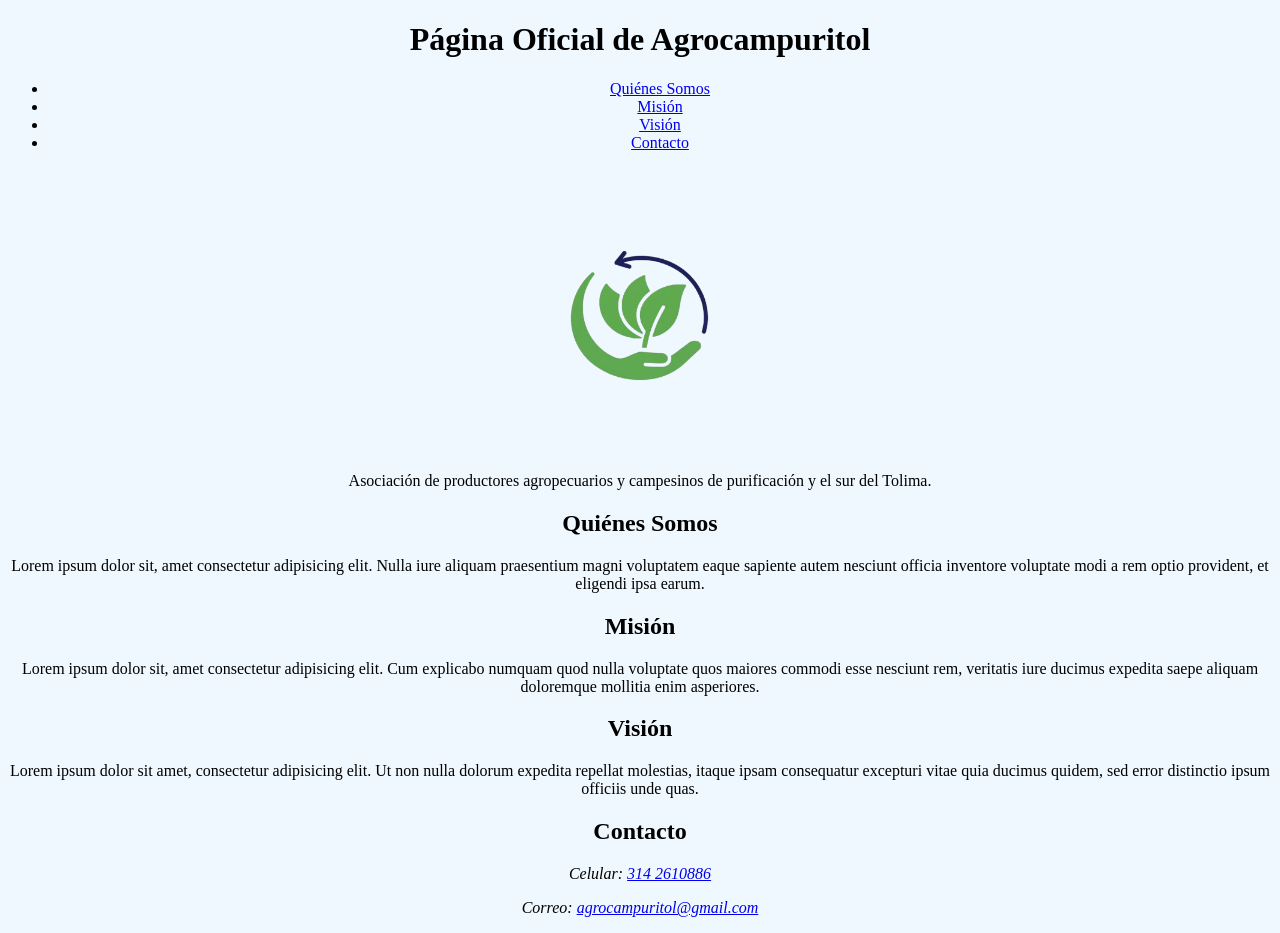
==== index.html @ 2fa9c7ea "Add files via upload" ====
<!DOCTYPE html>
<html lang="en">
<head>
    <meta charset="UTF-8">
    <meta name="viewport" content="width=device-width, initial-scale=1.0">
    <title>Agrocampuritol</title>
    <link rel="stylesheet" href="styles.css">
    <link rel="icon" href="logo.png" type="image/png">
</head>
<body>
    <header>
        <h1>Página Oficial de Agrocampuritol</h1>
        <nav>
            <ul>
                <li><a href="#quienes-somos">Quiénes Somos</a></li>
                <li><a href="#mision">Misión</a></li>
                <li><a href="#vision">Visión</a></li>
                <li><a href="#contacto">Contacto</a></li>
            </ul>
        </nav>
        <figure>
            <img src="logo.png" alt="logo" width="300">
            <figcaption>Asociación de productores agropecuarios y campesinos de purificación y el sur del Tolima.</figcaption>
        </figure>
    </header>
    <main>
        <section id="quienes-somos"></section>
        <h2>Quiénes Somos</h2>
        <p>Lorem ipsum dolor sit, amet consectetur adipisicing elit. Nulla iure aliquam praesentium magni voluptatem eaque sapiente autem nesciunt officia inventore voluptate modi a rem optio provident, et eligendi ipsa earum.</p>
        <section id="mision"></section>
        <h2>Misión</h2>
        <p>Lorem ipsum dolor sit, amet consectetur adipisicing elit. Cum explicabo numquam quod nulla voluptate quos maiores commodi esse nesciunt rem, veritatis iure ducimus expedita saepe aliquam doloremque mollitia enim asperiores.</p>
        <section id="vision"></section>
        <h2>Visión</h2>
        <p>Lorem ipsum dolor sit amet, consectetur adipisicing elit. Ut non nulla dolorum expedita repellat molestias, itaque ipsam consequatur excepturi vitae quia ducimus quidem, sed error distinctio ipsum officiis unde quas.</p>
    </main>
    <footer>
        <section id="contacto">
            <h2>Contacto</h2>
            <address>
                <p>Celular: <a href="tel:3142610886">314 2610886</a></p>
                <p>Correo: <a href="mailto:agrocampuritol@gmail.com">agrocampuritol@gmail.com</a></p>
            </address>
        </section>
    </footer>
</body>
</html>
---- styles.css ----
body {
    text-align: center;
    background-color: aliceblue;
}
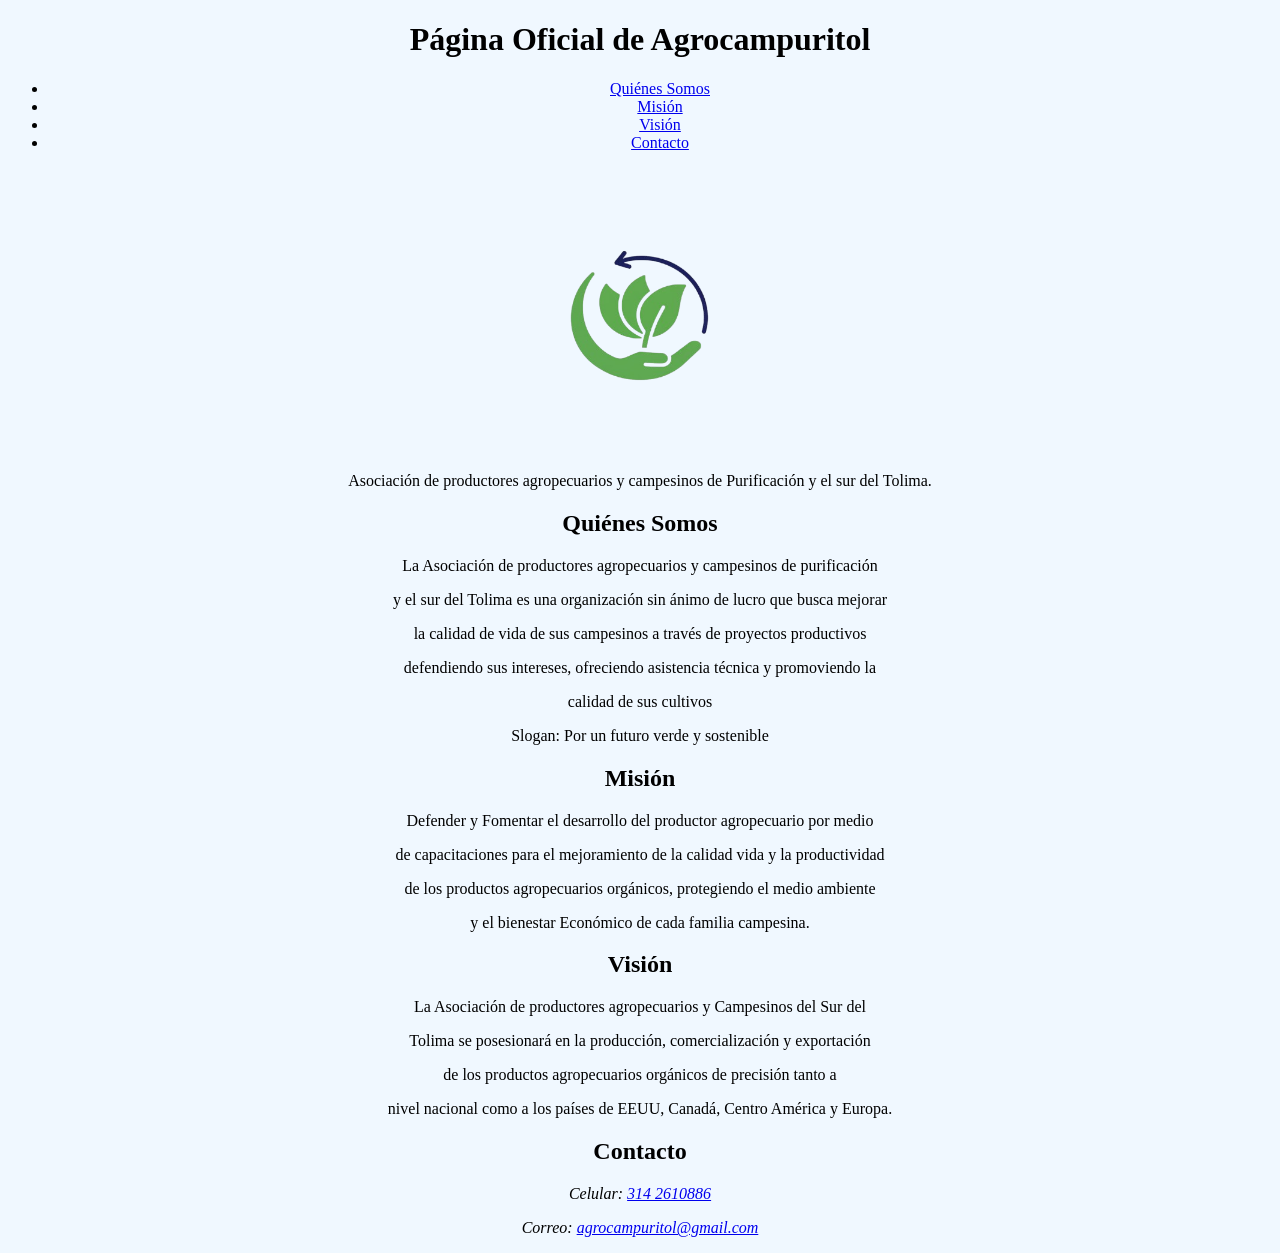
==== commit 9f97ead1: "Update index.html" ====
--- a/index.html
+++ b/index.html
@@ -20,19 +20,30 @@
         </nav>
         <figure>
             <img src="logo.png" alt="logo" width="300">
-            <figcaption>Asociación de productores agropecuarios y campesinos de purificación y el sur del Tolima.</figcaption>
+            <figcaption>Asociación de productores agropecuarios y campesinos de Purificación y el sur del Tolima.</figcaption>
         </figure>
     </header>
     <main>
         <section id="quienes-somos"></section>
         <h2>Quiénes Somos</h2>
-        <p>Lorem ipsum dolor sit, amet consectetur adipisicing elit. Nulla iure aliquam praesentium magni voluptatem eaque sapiente autem nesciunt officia inventore voluptate modi a rem optio provident, et eligendi ipsa earum.</p>
+        <p>La Asociación de productores agropecuarios y campesinos de purificación</p>
+        <p>y el sur del Tolima es una organización sin ánimo de lucro que busca mejorar</p>
+        <p>la calidad de vida de sus campesinos a través de proyectos productivos</p>
+        <p>defendiendo sus intereses, ofreciendo asistencia técnica y promoviendo la</p>
+        <p>calidad de sus cultivos</p>
+        <p>Slogan: Por un futuro verde y sostenible</p>
         <section id="mision"></section>
         <h2>Misión</h2>
-        <p>Lorem ipsum dolor sit, amet consectetur adipisicing elit. Cum explicabo numquam quod nulla voluptate quos maiores commodi esse nesciunt rem, veritatis iure ducimus expedita saepe aliquam doloremque mollitia enim asperiores.</p>
+        <p>Defender y Fomentar el desarrollo del productor agropecuario por medio</p>
+        <p>de capacitaciones para el mejoramiento de la calidad vida y la productividad</p>
+        <p>de los productos agropecuarios orgánicos, protegiendo el medio ambiente</p>
+        <p>y el bienestar Económico de cada familia campesina.</p>
         <section id="vision"></section>
         <h2>Visión</h2>
-        <p>Lorem ipsum dolor sit amet, consectetur adipisicing elit. Ut non nulla dolorum expedita repellat molestias, itaque ipsam consequatur excepturi vitae quia ducimus quidem, sed error distinctio ipsum officiis unde quas.</p>
+        <p>La Asociación de productores agropecuarios y Campesinos del Sur del</p>
+        <p>Tolima se posesionará en la producción, comercialización y exportación</p>
+        <p>de los productos agropecuarios orgánicos de precisión tanto a </p>
+        <p>nivel nacional como a los países de EEUU, Canadá, Centro América y Europa.</p>
     </main>
     <footer>
         <section id="contacto">
@@ -44,4 +55,5 @@
         </section>
     </footer>
 </body>
-</html>+
+</html>
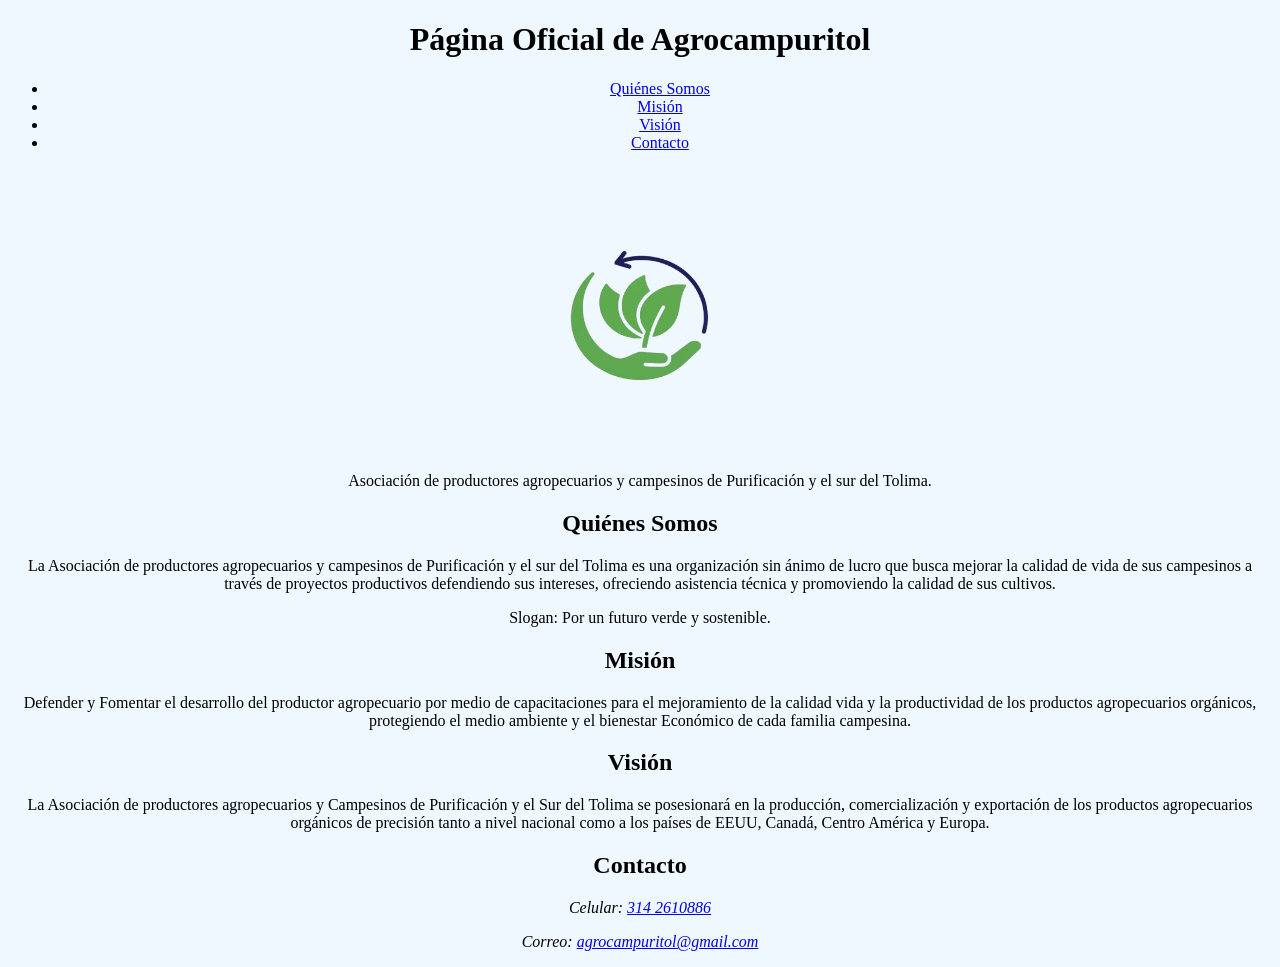
==== commit 4f49543d: "Update index.html" ====
--- a/index.html
+++ b/index.html
@@ -26,24 +26,14 @@
     <main>
         <section id="quienes-somos"></section>
         <h2>Quiénes Somos</h2>
-        <p>La Asociación de productores agropecuarios y campesinos de purificación</p>
-        <p>y el sur del Tolima es una organización sin ánimo de lucro que busca mejorar</p>
-        <p>la calidad de vida de sus campesinos a través de proyectos productivos</p>
-        <p>defendiendo sus intereses, ofreciendo asistencia técnica y promoviendo la</p>
-        <p>calidad de sus cultivos</p>
-        <p>Slogan: Por un futuro verde y sostenible</p>
+        <p>La Asociación de productores agropecuarios y campesinos de Purificación y el sur del Tolima es una organización sin ánimo de lucro que busca mejorar la calidad de vida de sus campesinos a través de proyectos productivos defendiendo sus intereses, ofreciendo asistencia técnica y promoviendo la calidad de sus cultivos.</p>
+        <p>Slogan: Por un futuro verde y sostenible.</p>
         <section id="mision"></section>
         <h2>Misión</h2>
-        <p>Defender y Fomentar el desarrollo del productor agropecuario por medio</p>
-        <p>de capacitaciones para el mejoramiento de la calidad vida y la productividad</p>
-        <p>de los productos agropecuarios orgánicos, protegiendo el medio ambiente</p>
-        <p>y el bienestar Económico de cada familia campesina.</p>
+        <p>Defender y Fomentar el desarrollo del productor agropecuario por medio de capacitaciones para el mejoramiento de la calidad vida y la productividad de los productos agropecuarios orgánicos, protegiendo el medio ambiente y el bienestar Económico de cada familia campesina.</p>
         <section id="vision"></section>
         <h2>Visión</h2>
-        <p>La Asociación de productores agropecuarios y Campesinos del Sur del</p>
-        <p>Tolima se posesionará en la producción, comercialización y exportación</p>
-        <p>de los productos agropecuarios orgánicos de precisión tanto a </p>
-        <p>nivel nacional como a los países de EEUU, Canadá, Centro América y Europa.</p>
+        <p>La Asociación de productores agropecuarios y Campesinos de Purificación y el Sur del Tolima se posesionará en la producción, comercialización y exportación de los productos agropecuarios orgánicos de precisión tanto a nivel nacional como a los países de EEUU, Canadá, Centro América y Europa.</p>
     </main>
     <footer>
         <section id="contacto">
@@ -57,3 +47,4 @@
 </body>
 
 </html>
+
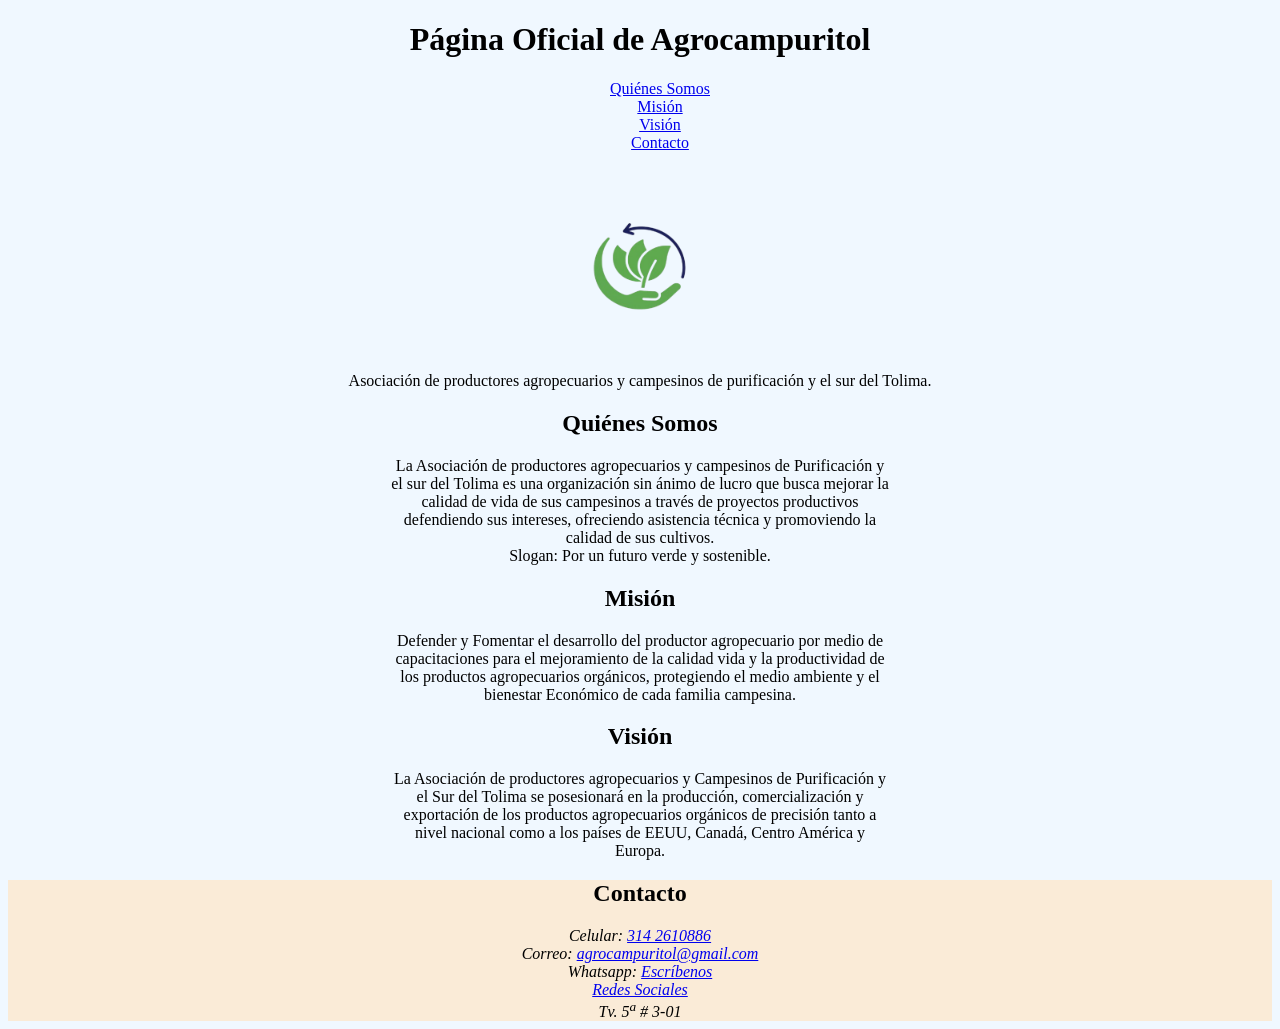
==== commit 255f3aca: "Update index.html" ====
--- a/index.html
+++ b/index.html
@@ -1,5 +1,5 @@
 <!DOCTYPE html>
-<html lang="en">
+<html lang="es">
 <head>
     <meta charset="UTF-8">
     <meta name="viewport" content="width=device-width, initial-scale=1.0">
@@ -19,8 +19,8 @@
             </ul>
         </nav>
         <figure>
-            <img src="logo.png" alt="logo" width="300">
-            <figcaption>Asociación de productores agropecuarios y campesinos de Purificación y el sur del Tolima.</figcaption>
+            <img src="logo.png" alt="logo" width="200">
+            <figcaption>Asociación de productores agropecuarios y campesinos de purificación y el sur del Tolima.</figcaption>
         </figure>
     </header>
     <main>
@@ -39,12 +39,13 @@
         <section id="contacto">
             <h2>Contacto</h2>
             <address>
-                <p>Celular: <a href="tel:3142610886">314 2610886</a></p>
+                <p>Celular: <a href="tel:+573142610886">314 2610886</a></p>
                 <p>Correo: <a href="mailto:agrocampuritol@gmail.com">agrocampuritol@gmail.com</a></p>
+                <p>Whatsapp: <a href="https://wa.me/573142610886" target="_blank">Escríbenos</a></p>
+                <p><a href="https://linktr.ee/agrocampuritol" target="_blank">Redes Sociales</a></p>
+                <p>Tv. 5<sup>a</sup> # 3-01</p>
             </address>
         </section>
     </footer>
 </body>
-
 </html>
-
--- a/styles.css
+++ b/styles.css
@@ -1,4 +1,18 @@
 body {
     text-align: center;
     background-color: aliceblue;
-}+
+}
+
+p {
+    max-width: 500px;
+    margin: 0 auto;   
+}
+
+ul {
+    list-style: none;  
+}
+
+footer {
+    background-color:antiquewhite;
+}
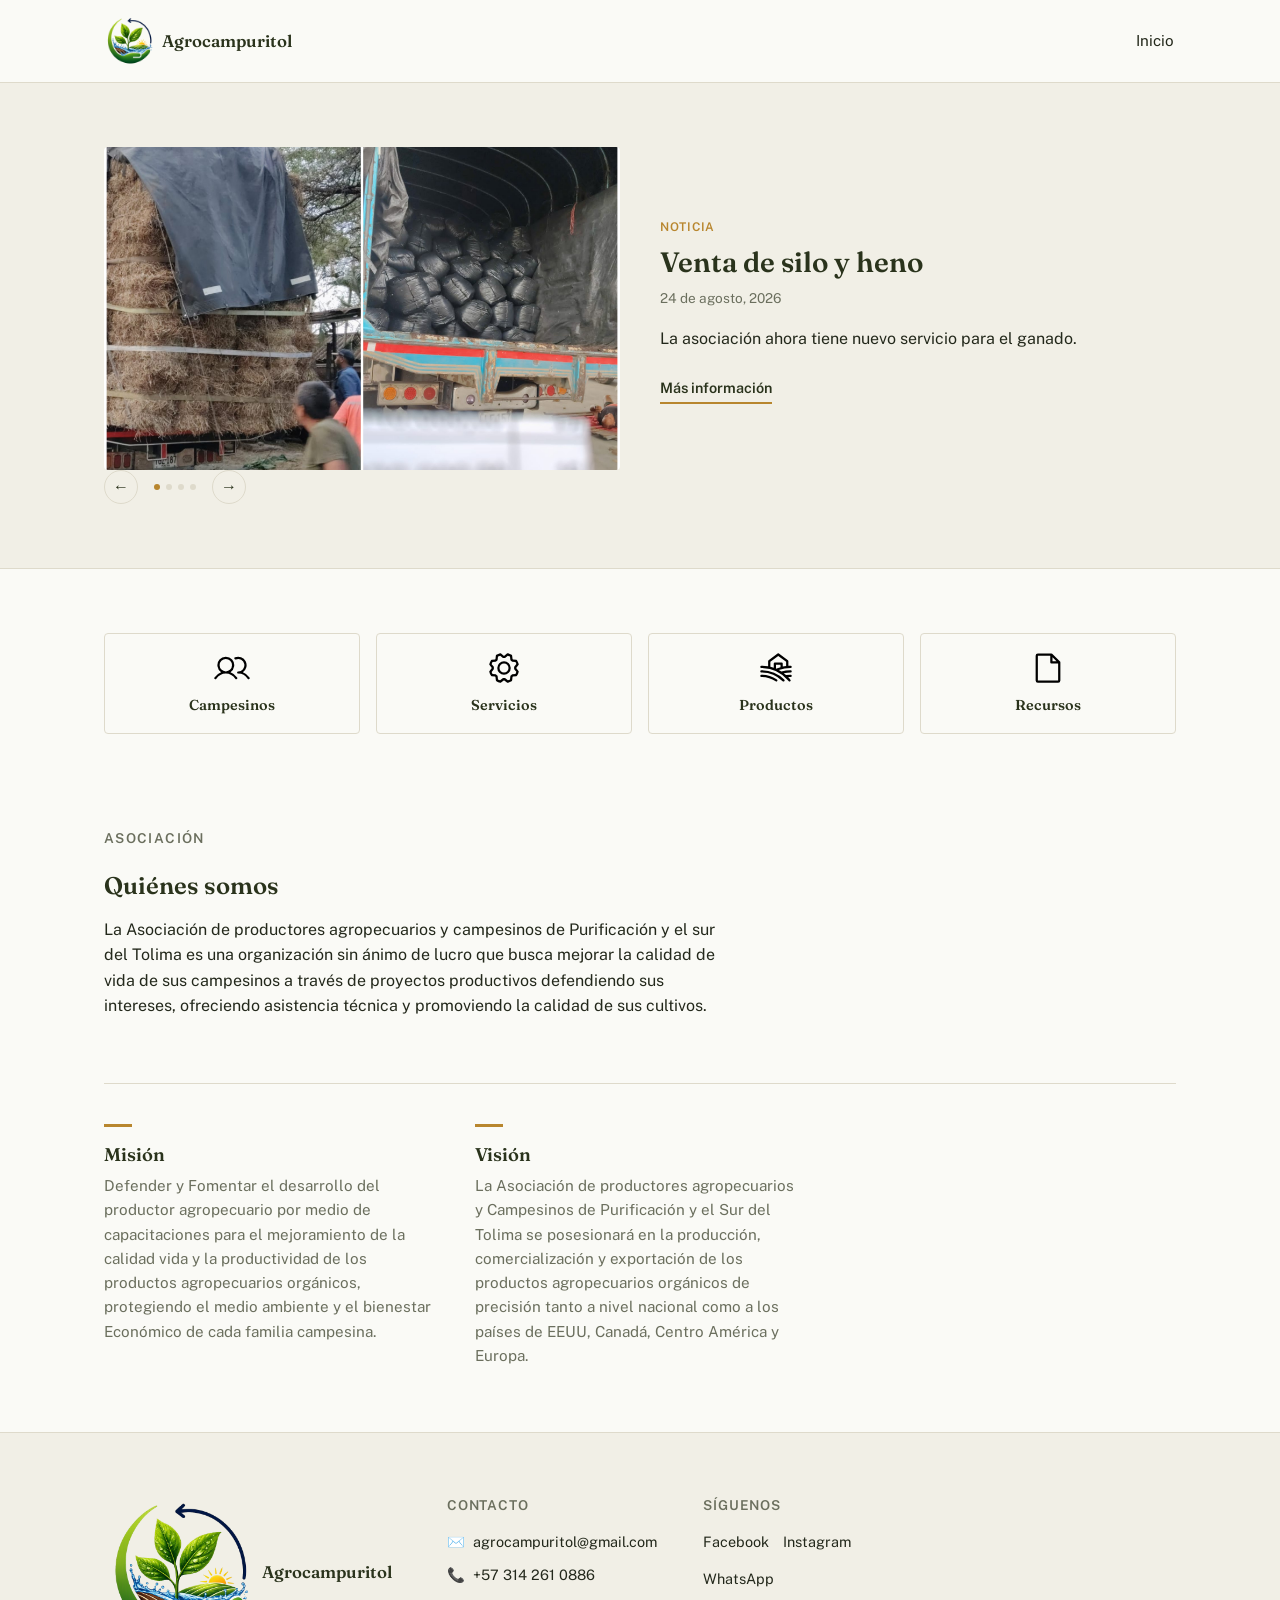
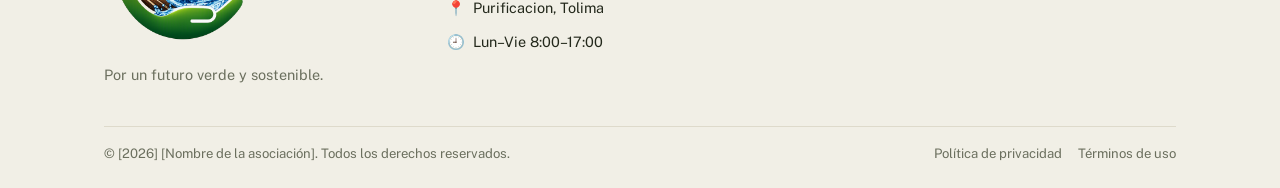
==== commit eb1b8e1e: "Add files via upload" ====
--- a/index.html
+++ b/index.html
@@ -1,51 +1,110 @@
-<!DOCTYPE html>
-<html lang="es">
-<head>
-    <meta charset="UTF-8">
-    <meta name="viewport" content="width=device-width, initial-scale=1.0">
-    <title>Agrocampuritol</title>
-    <link rel="stylesheet" href="styles.css">
-    <link rel="icon" href="logo.png" type="image/png">
-</head>
-<body>
-    <header>
-        <h1>Página Oficial de Agrocampuritol</h1>
-        <nav>
-            <ul>
-                <li><a href="#quienes-somos">Quiénes Somos</a></li>
-                <li><a href="#mision">Misión</a></li>
-                <li><a href="#vision">Visión</a></li>
-                <li><a href="#contacto">Contacto</a></li>
-            </ul>
-        </nav>
-        <figure>
-            <img src="logo.png" alt="logo" width="200">
-            <figcaption>Asociación de productores agropecuarios y campesinos de purificación y el sur del Tolima.</figcaption>
-        </figure>
-    </header>
-    <main>
-        <section id="quienes-somos"></section>
-        <h2>Quiénes Somos</h2>
-        <p>La Asociación de productores agropecuarios y campesinos de Purificación y el sur del Tolima es una organización sin ánimo de lucro que busca mejorar la calidad de vida de sus campesinos a través de proyectos productivos defendiendo sus intereses, ofreciendo asistencia técnica y promoviendo la calidad de sus cultivos.</p>
-        <p>Slogan: Por un futuro verde y sostenible.</p>
-        <section id="mision"></section>
-        <h2>Misión</h2>
-        <p>Defender y Fomentar el desarrollo del productor agropecuario por medio de capacitaciones para el mejoramiento de la calidad vida y la productividad de los productos agropecuarios orgánicos, protegiendo el medio ambiente y el bienestar Económico de cada familia campesina.</p>
-        <section id="vision"></section>
-        <h2>Visión</h2>
-        <p>La Asociación de productores agropecuarios y Campesinos de Purificación y el Sur del Tolima se posesionará en la producción, comercialización y exportación de los productos agropecuarios orgánicos de precisión tanto a nivel nacional como a los países de EEUU, Canadá, Centro América y Europa.</p>
-    </main>
-    <footer>
-        <section id="contacto">
-            <h2>Contacto</h2>
-            <address>
-                <p>Celular: <a href="tel:+573142610886">314 2610886</a></p>
-                <p>Correo: <a href="mailto:agrocampuritol@gmail.com">agrocampuritol@gmail.com</a></p>
-                <p>Whatsapp: <a href="https://wa.me/573142610886" target="_blank">Escríbenos</a></p>
-                <p><a href="https://linktr.ee/agrocampuritol" target="_blank">Redes Sociales</a></p>
-                <p>Tv. 5<sup>a</sup> # 3-01</p>
-            </address>
-        </section>
-    </footer>
-</body>
-</html>
+<!DOCTYPE html>
+<html lang="es">
+<head>
+<meta charset="UTF-8">
+<meta name="viewport" content="width=device-width, initial-scale=1.0">
+<title>Asociación Campesina — Inicio</title>
+<link rel="preconnect" href="https://fonts.googleapis.com">
+<link rel="preconnect" href="https://fonts.gstatic.com" crossorigin>
+<link href="https://fonts.googleapis.com/css2?family=Fraunces:opsz,wght@9..144,500;9..144,600&family=Public+Sans:wght@400;500;600&display=swap" rel="stylesheet">
+<link rel="stylesheet" href="Assets/CSS/base.css">
+<link rel="stylesheet" href="Assets/CSS/banner-destacado.css">
+<link rel="stylesheet" href="Assets/CSS/bloque.css">
+<link rel="stylesheet" href="Assets/CSS/icono-enlace.css">
+<link rel="stylesheet" href="Assets/CSS/seccion-contenido.css">
+</head>
+<body>
+
+  <!-- 1. BARRA DE NAVEGACIÓN -->
+  <div id="header-placeholder"></div>
+
+  <!-- 2. BANNER DE NOTICIAS -->
+  <section class="banner-noticias">
+    <div class="banner-inner">
+      <article class="noticia-destacada" data-tipo="noticia">
+        <div class="noticia-imagen">
+          <img src="Assets/Images/20260827_120340-COLLAGE.jpg" alt="Imagen de la noticia">
+        </div>
+        <div class="noticia-contenido">
+          <span class="categoria">Noticia</span>
+          <h2 class="titulo">Venta de silo y heno</h2>
+          <time class="fecha">24 de agosto, 2026</time>
+          <p class="descripcion">La asociación ahora tiene nuevo servicio para el ganado.</p>
+          <a href="/Pages/productos.html" class="btn-leer-noticia">Más información</a>
+        </div>
+      </article>
+      <div class="controles-navegacion">
+        <button class="ctrl anterior" aria-label="Noticia anterior">←</button>
+        <div class="indicadores">
+          <span class="punto activo"></span>
+          <span class="punto"></span>
+          <span class="punto"></span>
+          <span class="punto"></span>
+        </div>
+        <button class="ctrl siguiente" aria-label="Noticia siguiente">→</button>
+      </div>
+    </div>
+  </section>
+
+  <section class="seccion-contenido">
+  <div class="contenedor">
+    <div class="grid-iconos">
+      <a href="index.html" class="icono-enlace">
+        <span class="icono-enlace-svg">
+          <svg xmlns="http://www.w3.org/2000/svg" width="32" height="32" fill="#000000" viewBox="0 0 256 256"><path d="M117.25,157.92a60,60,0,1,0-66.5,0A95.83,95.83,0,0,0,3.53,195.63a8,8,0,1,0,13.4,8.74,80,80,0,0,1,134.14,0,8,8,0,0,0,13.4-8.74A95.83,95.83,0,0,0,117.25,157.92ZM40,108a44,44,0,1,1,44,44A44.05,44.05,0,0,1,40,108Zm210.14,98.7a8,8,0,0,1-11.07-2.33A79.83,79.83,0,0,0,172,168a8,8,0,0,1,0-16,44,44,0,1,0-16.34-84.87,8,8,0,1,1-5.94-14.85,60,60,0,0,1,55.53,105.64,95.83,95.83,0,0,1,47.22,37.71A8,8,0,0,1,250.14,206.7Z"></path></svg>
+        </span>
+        <span class="icono-enlace-titulo">Campesinos</span>
+      </a>
+      <a href="index.html" class="icono-enlace">
+        <span class="icono-enlace-svg">
+          <svg xmlns="http://www.w3.org/2000/svg" width="32" height="32" fill="#000000" viewBox="0 0 256 256"><path d="M128,80a48,48,0,1,0,48,48A48.05,48.05,0,0,0,128,80Zm0,80a32,32,0,1,1,32-32A32,32,0,0,1,128,160Zm88-29.84q.06-2.16,0-4.32l14.92-18.64a8,8,0,0,0,1.48-7.06,107.21,107.21,0,0,0-10.88-26.25,8,8,0,0,0-6-3.93l-23.72-2.64q-1.48-1.56-3-3L186,40.54a8,8,0,0,0-3.94-6,107.71,107.71,0,0,0-26.25-10.87,8,8,0,0,0-7.06,1.49L130.16,40Q128,40,125.84,40L107.2,25.11a8,8,0,0,0-7.06-1.48A107.6,107.6,0,0,0,73.89,34.51a8,8,0,0,0-3.93,6L67.32,64.27q-1.56,1.49-3,3L40.54,70a8,8,0,0,0-6,3.94,107.71,107.71,0,0,0-10.87,26.25,8,8,0,0,0,1.49,7.06L40,125.84Q40,128,40,130.16L25.11,148.8a8,8,0,0,0-1.48,7.06,107.21,107.21,0,0,0,10.88,26.25,8,8,0,0,0,6,3.93l23.72,2.64q1.49,1.56,3,3L70,215.46a8,8,0,0,0,3.94,6,107.71,107.71,0,0,0,26.25,10.87,8,8,0,0,0,7.06-1.49L125.84,216q2.16.06,4.32,0l18.64,14.92a8,8,0,0,0,7.06,1.48,107.21,107.21,0,0,0,26.25-10.88,8,8,0,0,0,3.93-6l2.64-23.72q1.56-1.48,3-3L215.46,186a8,8,0,0,0,6-3.94,107.71,107.71,0,0,0,10.87-26.25,8,8,0,0,0-1.49-7.06Zm-16.1-6.5a73.93,73.93,0,0,1,0,8.68,8,8,0,0,0,1.74,5.48l14.19,17.73a91.57,91.57,0,0,1-6.23,15L187,173.11a8,8,0,0,0-5.1,2.64,74.11,74.11,0,0,1-6.14,6.14,8,8,0,0,0-2.64,5.1l-2.51,22.58a91.32,91.32,0,0,1-15,6.23l-17.74-14.19a8,8,0,0,0-5-1.75h-.48a73.93,73.93,0,0,1-8.68,0,8,8,0,0,0-5.48,1.74L100.45,215.8a91.57,91.57,0,0,1-15-6.23L82.89,187a8,8,0,0,0-2.64-5.1,74.11,74.11,0,0,1-6.14-6.14,8,8,0,0,0-5.1-2.64L46.43,170.6a91.32,91.32,0,0,1-6.23-15l14.19-17.74a8,8,0,0,0,1.74-5.48,73.93,73.93,0,0,1,0-8.68,8,8,0,0,0-1.74-5.48L40.2,100.45a91.57,91.57,0,0,1,6.23-15L69,82.89a8,8,0,0,0,5.1-2.64,74.11,74.11,0,0,1,6.14-6.14A8,8,0,0,0,82.89,69L85.4,46.43a91.32,91.32,0,0,1,15-6.23l17.74,14.19a8,8,0,0,0,5.48,1.74,73.93,73.93,0,0,1,8.68,0,8,8,0,0,0,5.48-1.74L155.55,40.2a91.57,91.57,0,0,1,15,6.23L173.11,69a8,8,0,0,0,2.64,5.1,74.11,74.11,0,0,1,6.14,6.14,8,8,0,0,0,5.1,2.64l22.58,2.51a91.32,91.32,0,0,1,6.23,15l-14.19,17.74A8,8,0,0,0,199.87,123.66Z"></path></svg>
+        </span>
+        <span class="icono-enlace-titulo">Servicios</span>
+      </a>
+      <a href="Pages/productos.html" class="icono-enlace">
+        <span class="icono-enlace-svg">
+          <svg xmlns="http://www.w3.org/2000/svg" width="32" height="32" fill="#000000" viewBox="0 0 256 256"><path d="M136.83,220.43a8,8,0,0,1-11.09,2.23A183.15,183.15,0,0,0,24,192a8,8,0,0,1,0-16,199.11,199.11,0,0,1,110.6,33.34A8,8,0,0,1,136.83,220.43ZM24,144a8,8,0,0,0,0,16,214.81,214.81,0,0,1,151.17,61.71,8,8,0,1,0,11.2-11.42A230.69,230.69,0,0,0,24,144Zm208,16a216.51,216.51,0,0,0-48.59,5.49q8.24,6.25,16,13.16A201.53,201.53,0,0,1,232,176a8,8,0,0,1,0,16c-6,0-11.93.29-17.85.86q8.32,8.67,15.94,18.14a8,8,0,1,1-12.48,10A247,247,0,0,0,24,128a8,8,0,0,1,0-16,266.33,266.33,0,0,1,48,4.37V80a8,8,0,0,1,3.2-6.4l64-48a8,8,0,0,1,9.6,0l64,48A8,8,0,0,1,216,80v32.49c5.31-.31,10.64-.49,16-.49a8,8,0,0,1,0,16,246.3,246.3,0,0,0-84.26,14.69q9.44,5,18.46,10.78A232.2,232.2,0,0,1,232,144a8,8,0,0,1,0,16ZM120,88h48a8,8,0,0,1,8,8v21.94q11.88-2.56,24-4V84L144,42,88,84v35.81q12.19,3,24,7.18V96A8,8,0,0,1,120,88Zm8.07,45.27A262.48,262.48,0,0,1,160,121.94V104H128v29.24Z"></path></svg>
+        </span>
+        <span class="icono-enlace-titulo">Productos</span>
+      </a>
+      <a href="index.html" class="icono-enlace">
+        <span class="icono-enlace-svg">
+          <svg xmlns="http://www.w3.org/2000/svg" width="32" height="32" fill="#000000" viewBox="0 0 256 256"><path d="M213.66,82.34l-56-56A8,8,0,0,0,152,24H56A16,16,0,0,0,40,40V216a16,16,0,0,0,16,16H200a16,16,0,0,0,16-16V88A8,8,0,0,0,213.66,82.34ZM160,51.31,188.69,80H160ZM200,216H56V40h88V88a8,8,0,0,0,8,8h48V216Z"></path></svg>
+        </span>
+        <span class="icono-enlace-titulo">Recursos</span>
+      </a>
+    </div>
+  </div>
+</section>
+
+  <!-- 3. ASOCIACIÓN -->
+  <section class="seccion-asociacion">
+    <div class="contenedor">
+      <h2 class="titulo-seccion">Asociación</h2>
+
+      <div class="quienes-somos">
+        <h3>Quiénes somos</h3>
+        <p class="presentacion">La Asociación de productores agropecuarios y campesinos de Purificación y el sur del Tolima es una organización sin ánimo de lucro que busca mejorar la calidad de vida de sus campesinos a través de proyectos productivos defendiendo sus intereses, ofreciendo asistencia técnica y promoviendo la calidad de sus cultivos.</p>
+      </div>
+
+      <div class="bloques-principales">
+        <div class="bloque">
+          <span class="bloque-marca"></span>
+          <h3>Misión</h3>
+          <p>Defender y Fomentar el desarrollo del productor agropecuario por medio de capacitaciones para el mejoramiento de la calidad vida y la productividad de los productos agropecuarios orgánicos, protegiendo el medio ambiente y el bienestar Económico de cada familia campesina.</p>
+        </div>
+        <div class="bloque">
+          <span class="bloque-marca"></span>
+          <h3>Visión</h3>
+          <p>La Asociación de productores agropecuarios y Campesinos de Purificación y el Sur del Tolima se posesionará en la producción, comercialización y exportación de los productos agropecuarios orgánicos de precisión tanto a nivel nacional como a los países de EEUU, Canadá, Centro América y Europa.</p>
+        </div>
+      </div>
+
+    </div>
+  </section>
+
+  <div id="footer-placeholder"></div>
+
+  <script src="Assets/JS/Unir.js"></script>
+</body>
+</html>
--- a/Assets/CSS/base.css
+++ b/Assets/CSS/base.css
@@ -0,0 +1,345 @@
+/* ---------- Tokens ---------- */
+:root {
+  --color-bg: #FAFAF6;
+  --color-surface: #F1EFE6;
+  --color-text: #23281B;
+  --color-text-muted: #6B6F5E;
+  --color-primary: #3D4A2A;
+  --color-primary-dark: #2A331C;
+  --color-accent: #B8862E;
+  --color-border: #DEDACB;
+
+  --font-display: "Fraunces", serif;
+  --font-body: "Public Sans", sans-serif;
+
+  --radius: 4px;
+  --max-width: 1120px;
+  --space-1: 8px;
+  --space-2: 16px;
+  --space-3: 24px;
+  --space-4: 40px;
+  --space-5: 64px;
+  --space-6: 96px;
+}
+
+/* ---------- Reset ---------- */
+* { box-sizing: border-box; margin: 0; padding: 0; }
+
+html { scroll-behavior: smooth; }
+
+body {
+  font-family: var(--font-body);
+  color: var(--color-text);
+  background: var(--color-bg);
+  line-height: 1.6;
+  font-size: 16px;
+}
+
+img { max-width: 100%; display: block; }
+
+a {
+  color: inherit;
+  text-decoration: none;
+}
+
+ul { list-style: none; }
+
+h2, h3, h4 {
+  font-family: var(--font-display);
+  font-weight: 600;
+  color: var(--color-primary-dark);
+  line-height: 1.25;
+}
+
+.contenedor,
+.banner-inner {
+  max-width: var(--max-width);
+  margin: 0 auto;
+  padding: 0 var(--space-3);
+}
+
+/* ---------- 1. Navegación ---------- */
+.header {
+  border-bottom: 1px solid var(--color-border);
+  background: var(--color-bg);
+  position: sticky;
+  top: 0;
+  z-index: 10;
+}
+
+.nav {
+  max-width: var(--max-width);
+  margin: 0 auto;
+  padding: var(--space-2) var(--space-3);
+  display: flex;
+  align-items: center;
+  gap: var(--space-4);
+}
+
+.logo {
+  display: flex;
+  align-items: center;
+  gap: var(--space-1);
+  font-family: var(--font-display);
+  font-weight: 600;
+  font-size: 1.05rem;
+  color: var(--color-primary-dark);
+  margin-right: auto;
+}
+
+.logo img {
+  border-radius: 50%;
+  width: 50px;
+  height: auto;
+}
+
+.nav-links {
+  display: flex;
+  gap: var(--space-3);
+}
+
+.nav-links a {
+  font-size: 0.95rem;
+  color: var(--color-text);
+  padding: 6px 2px;
+  border-bottom: 2px solid transparent;
+  transition: border-color 0.15s ease, color 0.15s ease;
+}
+
+.nav-links a:hover,
+.nav-links a:focus-visible {
+  color: var(--color-primary);
+  border-bottom-color: var(--color-accent);
+}
+
+.btn-afiliarse {
+  background: var(--color-primary);
+  color: var(--color-bg);
+  font-weight: 600;
+  font-size: 0.9rem;
+  padding: 9px 18px;
+  border-radius: var(--radius);
+  transition: background 0.15s ease;
+}
+
+.btn-afiliarse:hover,
+.btn-afiliarse:focus-visible {
+  background: var(--color-primary-dark);
+}
+
+.nav-toggle {
+  display: none;
+  background: none;
+  border: none;
+  font-size: 1.4rem;
+  cursor: pointer;
+  color: var(--color-primary-dark);
+}
+
+/* Estado abierto del menú móvil (activado por script.js) */
+@media (max-width: 860px) {
+  .nav-links {
+    display: none;
+    position: absolute;
+    top: 100%;
+    left: 0;
+    right: 0;
+    flex-direction: column;
+    gap: 0;
+    background: var(--color-bg);
+    border-bottom: 1px solid var(--color-border);
+    padding: var(--space-2) var(--space-3);
+  }
+
+  .nav-links a {
+    padding: 10px 0;
+    border-bottom: 1px solid var(--color-border);
+    width: 100%;
+  }
+
+  .nav-links a:last-child { border-bottom: none; }
+
+  .btn-afiliarse {
+    display: none;
+    order: 2;
+  }
+
+  .nav.abierto {
+    position: relative;
+  }
+
+  .nav.abierto .nav-links {
+    display: flex;
+  }
+
+  .nav.abierto .btn-afiliarse {
+    display: inline-block;
+    position: absolute;
+    top: calc(100% + var(--space-2));
+    right: var(--space-3);
+    z-index: 1;
+  }
+
+  .nav-toggle {
+    display: block;
+  }
+}
+
+/*
+  ESTILOS DEL FOOTER DE CONTACTO — hoja independiente
+  ----------------------------------------------------
+  Reutiliza los mismos tokens de diseño del sitio (colores, tipografía,
+  espaciados). Si ya enlazas style.css en la página, esta hoja solo
+  añade lo necesario para el footer; enlázala después de style.css.
+*/
+
+.footer-contacto {
+  background: var(--color-surface, #F1EFE6);
+  border-top: 1px solid var(--color-border, #DEDACB);
+  padding: var(--space-5, 64px) 0 var(--space-3, 24px);
+  font-family: var(--font-body, sans-serif);
+  color: var(--color-text, #23281B);
+}
+
+.footer-contenedor {
+  max-width: var(--max-width, 1120px);
+  margin: 0 auto;
+  padding: 0 var(--space-3, 24px);
+}
+
+.footer-columnas {
+  display: grid;
+  grid-template-columns: 1.4fr 1fr 1fr 1fr;
+  gap: var(--space-4, 40px);
+  margin-bottom: var(--space-4, 40px);
+}
+
+.footer-col h3 {
+  font-family: var(--font-body, sans-serif);
+  font-size: 0.85rem;
+  font-weight: 600;
+  text-transform: uppercase;
+  letter-spacing: 0.06em;
+  color: var(--color-text-muted, #6B6F5E);
+  margin-bottom: var(--space-2, 16px);
+}
+
+/* Identidad */
+.footer-logo {
+  display: flex;
+  align-items: center;
+  gap: 8px;
+  font-family: var(--font-display, serif);
+  font-weight: 600;
+  font-size: 1.05rem;
+  color: var(--color-primary-dark, #2A331C);
+  margin-bottom: var(--space-2, 16px);
+}
+
+.footer-logo img {
+  border-radius: 50%;
+  width: 150px;
+  height: auto;
+}
+
+.footer-descripcion {
+  font-size: 0.9rem;
+  color: var(--color-text-muted, #6B6F5E);
+  max-width: 34ch;
+}
+
+/* Listas genéricas */
+.footer-lista {
+  list-style: none;
+  margin: 0;
+  padding: 0;
+  display: flex;
+  flex-direction: column;
+  gap: 10px;
+  font-size: 0.9rem;
+}
+
+.footer-lista a {
+  color: var(--color-text, #23281B);
+  text-decoration: none;
+  transition: color 0.15s ease;
+}
+
+.footer-lista a:hover,
+.footer-lista a:focus-visible {
+  color: var(--color-primary, #3D4A2A);
+}
+
+/* Contacto: icono + dato */
+.footer-dato {
+  display: flex;
+  align-items: flex-start;
+  gap: 8px;
+}
+
+.footer-dato-icono {
+  flex-shrink: 0;
+  width: 18px;
+  text-align: center;
+}
+
+/* Redes */
+.footer-redes {
+  flex-direction: row;
+  flex-wrap: wrap;
+  gap: 14px;
+}
+
+/* Línea divisoria */
+.footer-linea {
+  height: 1px;
+  background: var(--color-border, #DEDACB);
+  margin-bottom: var(--space-2, 16px);
+}
+
+/* Parte inferior */
+.footer-inferior {
+  display: flex;
+  align-items: center;
+  justify-content: space-between;
+  flex-wrap: wrap;
+  gap: var(--space-2, 16px);
+  font-size: 0.82rem;
+  color: var(--color-text-muted, #6B6F5E);
+}
+
+.footer-legal {
+  display: flex;
+  gap: var(--space-2, 16px);
+  list-style: none;
+}
+
+.footer-legal a {
+  color: var(--color-text-muted, #6B6F5E);
+  text-decoration: none;
+}
+
+.footer-legal a:hover,
+.footer-legal a:focus-visible {
+  color: var(--color-primary-dark, #2A331C);
+}
+
+/* ---------- Responsive ---------- */
+@media (max-width: 860px) {
+  .footer-columnas {
+    grid-template-columns: 1fr 1fr;
+  }
+}
+
+@media (max-width: 560px) {
+  .footer-columnas {
+    grid-template-columns: 1fr;
+    gap: var(--space-3, 24px);
+  }
+
+  .footer-inferior {
+    flex-direction: column;
+    align-items: flex-start;
+  }
+}
+
--- a/Assets/CSS/banner-destacado.css
+++ b/Assets/CSS/banner-destacado.css
@@ -0,0 +1,123 @@
+/* ========================================
+   PATRÓN: banner-destacado
+   Elemento destacado (imagen + texto) con controles de navegación
+   Usado en: index (noticias), produccion-mercado (métodos de producción)
+   Requiere: base.css
+   Responsive: ver bloque @media al final
+   ======================================== */
+
+.banner-noticias {
+  background: var(--color-surface);
+  border-bottom: 1px solid var(--color-border);
+  padding: var(--space-5) 0;
+}
+
+.metodos-produccion {
+  border-top: 1px solid var(--color-border);
+}
+
+.titulo-banner {
+  margin-bottom: var(--space-3);
+}
+
+.noticia-destacada {
+  display: grid;
+  grid-template-columns: 1fr 1fr;
+  gap: var(--space-4);
+  align-items: center;
+}
+
+.noticia-imagen img {
+  border-radius: var(--radius);
+  width: 100%;
+  aspect-ratio: 16 / 10;
+  object-fit: cover;
+}
+
+.noticia-contenido .categoria {
+  display: inline-block;
+  font-size: 0.75rem;
+  font-weight: 600;
+  text-transform: uppercase;
+  letter-spacing: 0.06em;
+  color: var(--color-accent);
+  margin-bottom: var(--space-1);
+}
+
+.noticia-contenido .titulo {
+  font-size: 1.75rem;
+  margin-bottom: var(--space-1);
+}
+
+.noticia-contenido .fecha {
+  display: block;
+  font-size: 0.85rem;
+  color: var(--color-text-muted);
+  margin-bottom: var(--space-2);
+}
+
+.noticia-contenido .descripcion {
+  color: var(--color-text);
+  margin-bottom: var(--space-3);
+  max-width: 46ch;
+}
+
+.btn-leer-noticia {
+  display: inline-block;
+  font-weight: 600;
+  font-size: 0.9rem;
+  color: var(--color-primary-dark);
+  border-bottom: 2px solid var(--color-accent);
+  padding-bottom: 2px;
+}
+
+.btn-leer-noticia:hover,
+.btn-leer-noticia:focus-visible {
+  color: var(--color-accent);
+}
+
+.controles-navegacion {
+  display: flex;
+  align-items: center;
+  gap: var(--space-2);
+}
+
+.ctrl {
+  background: none;
+  border: 1px solid var(--color-border);
+  border-radius: 50%;
+  width: 34px;
+  height: 34px;
+  font-size: 1rem;
+  color: var(--color-primary-dark);
+  cursor: pointer;
+  transition: background 0.15s ease;
+}
+
+.ctrl:hover,
+.ctrl:focus-visible {
+  background: var(--color-border);
+}
+
+.indicadores {
+  display: flex;
+  gap: 6px;
+}
+
+.punto {
+  width: 6px;
+  height: 6px;
+  border-radius: 50%;
+  background: var(--color-border);
+}
+
+.punto.activo {
+  background: var(--color-accent);
+}
+
+/* ---------- Responsive ---------- */
+@media (max-width: 860px) {
+  .noticia-destacada {
+    grid-template-columns: 1fr;
+  }
+}
--- a/Assets/CSS/bloque.css
+++ b/Assets/CSS/bloque.css
@@ -0,0 +1,66 @@
+/* ========================================
+   PATRÓN: bloque
+   Bloque temático con marca de acento (usado en Misión / Principios / Organización)
+   Usado en: index
+   Requiere: base.css
+   Responsive: ver bloque @media al final
+   ======================================== */
+
+.titulo-seccion {
+  font-size: 0.85rem;
+  text-transform: uppercase;
+  letter-spacing: 0.1em;
+  color: var(--color-text-muted);
+  font-family: var(--font-body);
+  font-weight: 600;
+  margin-bottom: var(--space-3);
+}
+
+.quienes-somos {
+  max-width: 62ch;
+  margin-bottom: var(--space-5);
+}
+
+.quienes-somos h3 {
+  font-size: 1.5rem;
+  margin-bottom: var(--space-2);
+}
+
+.quienes-somos p {
+  margin-bottom: var(--space-2);
+  color: var(--color-text);
+}
+
+.bloques-principales {
+  display: grid;
+  grid-template-columns: repeat(3, 1fr);
+  gap: var(--space-4);
+  padding-top: var(--space-4);
+  border-top: 1px solid var(--color-border);
+  margin-bottom: var(--space-5);
+}
+
+.bloque-marca {
+  display: block;
+  width: 28px;
+  height: 3px;
+  background: var(--color-accent);
+  margin-bottom: var(--space-2);
+}
+
+.bloque h3 {
+  font-size: 1.15rem;
+  margin-bottom: var(--space-1);
+}
+
+.bloque p {
+  color: var(--color-text-muted);
+  font-size: 0.95rem;
+}
+
+/* ---------- Responsive ---------- */
+@media (max-width: 860px) {
+  .bloques-principales {
+    grid-template-columns: 1fr;
+  }
+}
--- a/Assets/CSS/icono-enlace.css
+++ b/Assets/CSS/icono-enlace.css
@@ -0,0 +1,62 @@
+/* ========================================
+   PATRÓN: icono-enlace
+   Icono SVG + título, como acceso directo a otras páginas
+   Usado en: index
+   Requiere: base.css
+   Responsive: ver bloque @media al final
+   ======================================== */
+
+.grid-iconos {
+  display: grid;
+  grid-template-columns: repeat(4, 1fr);
+  gap: var(--space-2);
+}
+
+.icono-enlace {
+  display: flex;
+  flex-direction: column;
+  align-items: center;
+  gap: var(--space-1);
+  padding: var(--space-2) var(--space-1);
+  border: 1px solid var(--color-border);
+  border-radius: var(--radius);
+  text-align: center;
+  transition: border-color 0.15s ease, transform 0.15s ease;
+}
+
+.icono-enlace:hover,
+.icono-enlace:focus-visible {
+  border-color: var(--color-primary);
+  transform: translateY(-2px);
+}
+
+.icono-enlace-svg {
+  width: 36px;
+  height: 36px;
+  color: var(--color-primary);
+  transition: color 0.15s ease;
+}
+
+.icono-enlace-svg svg {
+  width: 100%;
+  height: 100%;
+}
+
+.icono-enlace:hover .icono-enlace-svg,
+.icono-enlace:focus-visible .icono-enlace-svg {
+  color: var(--color-accent);
+}
+
+.icono-enlace-titulo {
+  font-family: var(--font-display);
+  font-weight: 600;
+  font-size: 0.9rem;
+  color: var(--color-primary-dark);
+}
+
+/* ---------- Responsive ---------- */
+@media (max-width: 560px) {
+  .grid-iconos {
+    grid-template-columns: repeat(2, 1fr);
+  }
+}
--- a/Assets/CSS/seccion-contenido.css
+++ b/Assets/CSS/seccion-contenido.css
@@ -0,0 +1,20 @@
+/* ========================================
+   PATRÓN: seccion-contenido
+   Contenedor genérico con espaciado + título de bloque
+   Usado en: campesinos, produccion-mercado, recursos, afiliarse
+   Requiere: base.css
+   ======================================== */
+
+.seccion-contenido {
+  padding: var(--space-5) 0 var(--space-6);
+}
+
+.seccion-contenido .titulo-bloque {
+  font-size: 0.85rem;
+  text-transform: uppercase;
+  letter-spacing: 0.1em;
+  color: var(--color-text-muted);
+  font-family: var(--font-body);
+  font-weight: 600;
+  margin-bottom: var(--space-3);
+}
